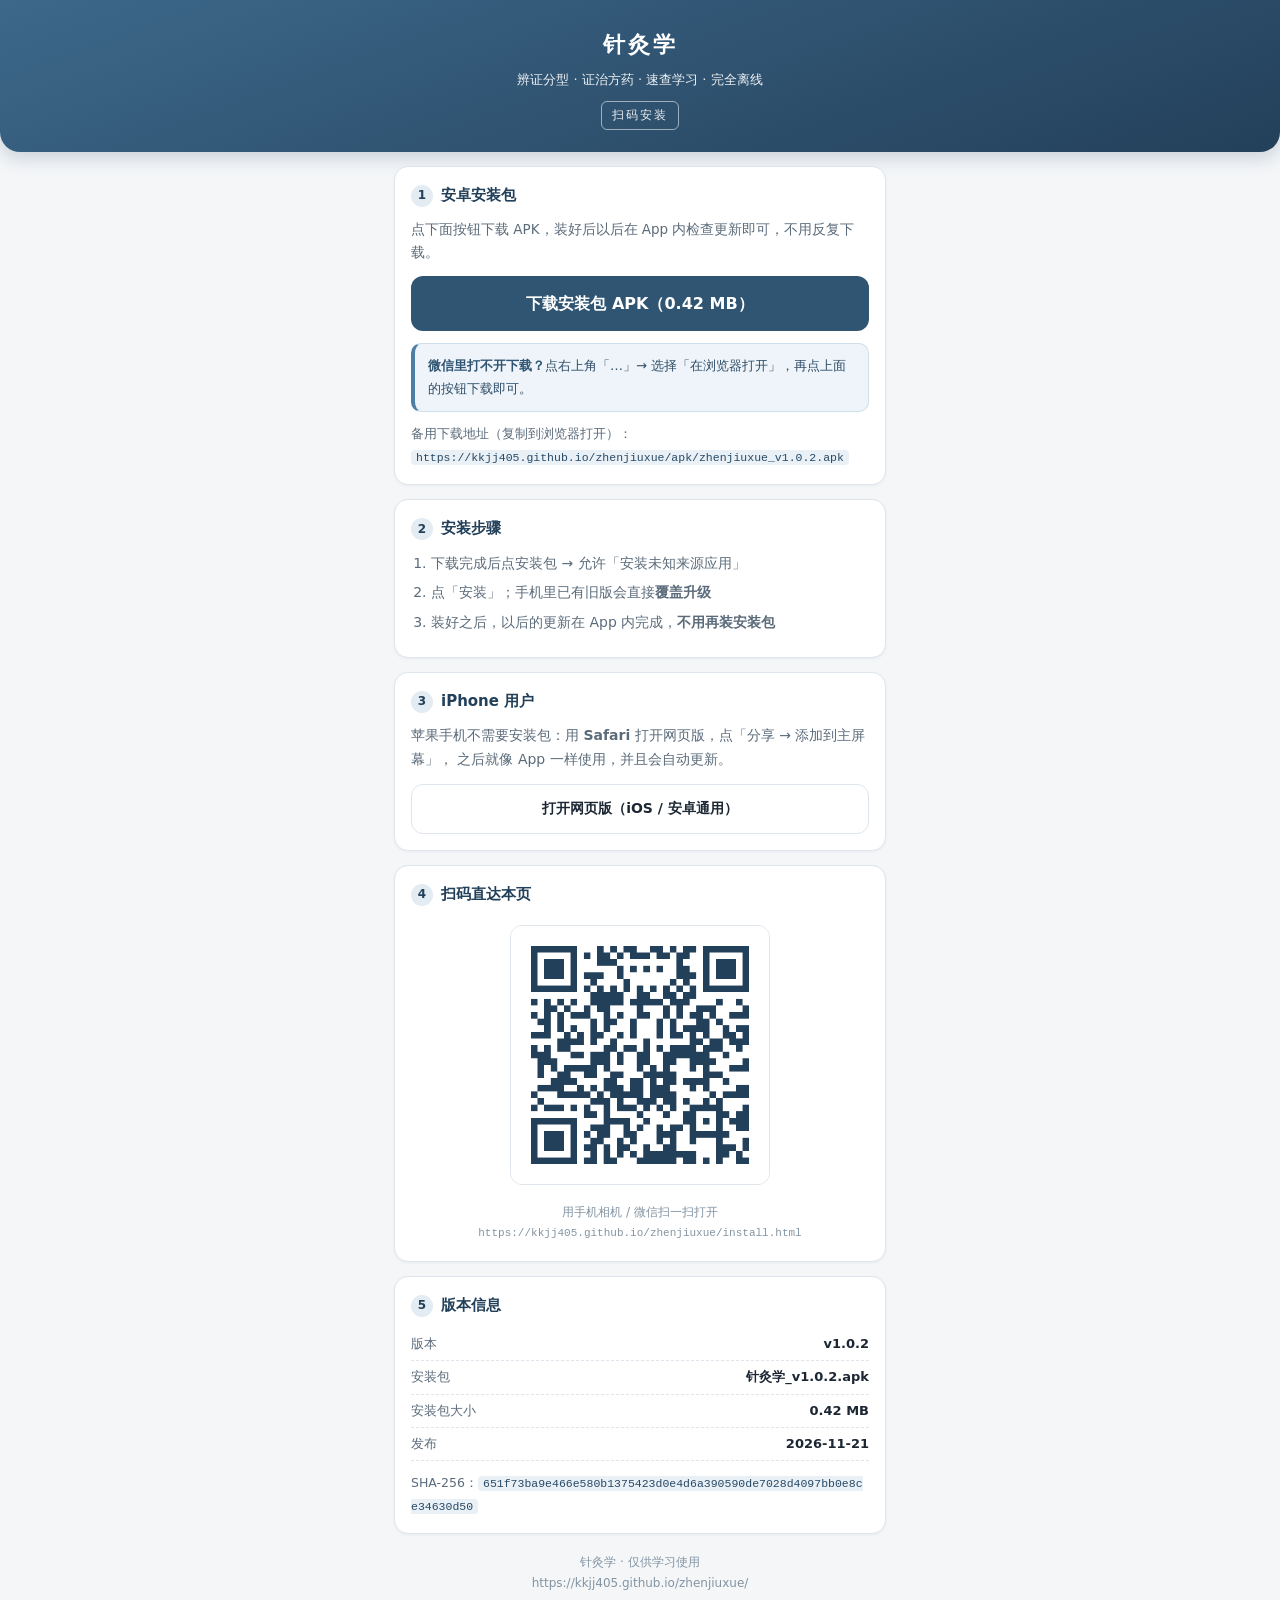
==== install.html @ d0189e38 "针灸学 v1.0.2：修复部分设备开始练习报错（closest 兜底 + 生成题目失败提示）" ====
<!DOCTYPE html>
<html lang="zh-CN">
<head>
<meta charset="utf-8">
<meta name="viewport" content="width=device-width,initial-scale=1,viewport-fit=cover">
<meta name="theme-color" content="#2f5573">
<title>针灸学 · 扫码安装</title>
<style>
:root{--paper:#f4f6f8;--dai:#2f5573;--dai-d:#23405a;--ink:#1c2733;--ink2:#5b6b7a;--line:#dfe5ec}
*{box-sizing:border-box;-webkit-tap-highlight-color:transparent}
body{margin:0;background:var(--paper);color:var(--ink);
  font:15px/1.7 -apple-system,BlinkMacSystemFont,"PingFang SC","Noto Sans CJK SC","Microsoft YaHei",system-ui,sans-serif;
  -webkit-font-smoothing:antialiased;padding-bottom:34px}
.wrap{max-width:520px;margin:0 auto;padding:0 14px}
header{background:linear-gradient(160deg,#3d688a,#23405a);color:#fff;padding:26px 0 22px;text-align:center;
  border-radius:0 0 20px 20px;box-shadow:0 6px 18px rgba(35,64,90,.20)}
header h1{margin:0 0 6px;font-size:22px;letter-spacing:3px}
header p{margin:0;font-size:13px;opacity:.92}
.card{background:#ffffff;border:1px solid var(--line);border-radius:14px;padding:16px;margin-top:14px;
  box-shadow:0 1px 3px rgba(44,66,84,.05)}
.card h2{margin:0 0 10px;font-size:15px;display:flex;align-items:center;gap:8px;color:var(--dai-d)}
.card h2 i{width:22px;height:22px;border-radius:50%;background:#e3ecf3;color:var(--dai-d);
  font-style:normal;font-size:12px;font-weight:700;display:flex;align-items:center;justify-content:center;flex:0 0 22px}
.btn{display:block;text-align:center;text-decoration:none;border-radius:12px;padding:14px;font-size:16px;font-weight:700;
  background:var(--dai);color:#fff;margin-top:12px}
.btn:active{background:var(--dai-d)}
.btn.ghost{background:#ffffff;color:var(--ink);border:1px solid var(--line);font-weight:600;font-size:14px;padding:12px}
.note{background:#eef4f9;border:1px solid #cfdfec;border-left:4px solid #4d7ea6;border-radius:10px;
  padding:11px 13px;font-size:13px;color:#2f4d67;line-height:1.7;margin-top:12px}
.note b{color:#2f5573}
ol{margin:8px 0 0;padding-left:20px;font-size:14px;color:var(--ink2)}
ol li{margin-bottom:6px}
.qrbox{text-align:center;padding:8px 0 2px}
.qrbox img{width:min(70vw,260px);height:auto;border-radius:12px;border:1px solid var(--line);background:#fff}
.qrbox .tip{font-size:12px;color:#8394a3;margin-top:8px}
.kv{display:flex;justify-content:space-between;font-size:13px;color:var(--ink2);padding:5px 0;border-bottom:1px dashed var(--line)}
.kv:last-child{border-bottom:0}
.kv b{color:var(--ink)}
.meta{font-size:12.5px;color:var(--ink2);margin-top:10px;line-height:1.85;word-break:break-all}
.meta code{background:#e9f0f6;padding:1px 5px;border-radius:4px;font-size:11.5px;color:#284a66}
footer{text-align:center;color:#8394a3;font-size:12px;margin-top:18px;line-height:1.7}
.seal{display:inline-block;margin-top:10px;padding:3px 10px;border:1px solid rgba(255,255,255,.6);border-radius:6px;
  font-size:12px;letter-spacing:2px;opacity:.9}
</style>
</head>
<body>
<header>
  <h1>针灸学</h1>
  <p>辨证分型 · 证治方药 · 速查学习 · 完全离线</p>
  <div class="seal">扫码安装</div>
</header>
<div class="wrap">

  <div class="card">
    <h2><i>1</i>安卓安装包</h2>
    <p style="font-size:13.5px;color:var(--ink2);margin:0 0 6px">
      点下面按钮下载 APK，装好后以后在 App 内检查更新即可，不用反复下载。
    </p>
    <a class="btn" href="apk/zhenjiuxue_v1.0.2.apk" download>下载安装包 APK（0.42 MB）</a>
    <div class="note">
      <b>微信里打不开下载？</b>点右上角「…」→ 选择「在浏览器打开」，再点上面的按钮下载即可。
    </div>
    <div class="meta">备用下载地址（复制到浏览器打开）：<br><code>https://kkjj405.github.io/zhenjiuxue/apk/zhenjiuxue_v1.0.2.apk</code></div>
  </div>

  <div class="card">
    <h2><i>2</i>安装步骤</h2>
    <ol>
      <li>下载完成后点安装包 → 允许「安装未知来源应用」</li>
      <li>点「安装」；手机里已有旧版会直接<b>覆盖升级</b></li>
      <li>装好之后，以后的更新在 App 内完成，<b>不用再装安装包</b></li>
    </ol>
  </div>

  <div class="card">
    <h2><i>3</i>iPhone 用户</h2>
    <p style="font-size:14px;color:var(--ink2);margin:0 0 10px">
      苹果手机不需要安装包：用 <b>Safari</b> 打开网页版，点「分享 → 添加到主屏幕」，
      之后就像 App 一样使用，并且会自动更新。
    </p>
    <a class="btn ghost" href="https://kkjj405.github.io/zhenjiuxue/">打开网页版（iOS / 安卓通用）</a>
  </div>

  <div class="card">
    <h2><i>4</i>扫码直达本页</h2>
    <div class="qrbox">
      <img src="[data-uri]" alt="扫码打开安装页">
      <div class="tip">用手机相机 / 微信扫一扫打开 <br><code style="font-size:11px">https://kkjj405.github.io/zhenjiuxue/install.html</code></div>
    </div>
  </div>

  <div class="card">
    <h2><i>5</i>版本信息</h2>
    <div class="kv"><span>版本</span><b>v1.0.2</b></div>
    <div class="kv"><span>安装包</span><b>针灸学_v1.0.2.apk</b></div>
    <div class="kv"><span>安装包大小</span><b>0.42 MB</b></div>
    <div class="kv"><span>发布</span><b>2026-11-21</b></div>
    <div class="meta">SHA-256：<code>651f73ba9e466e580b1375423d0e4d6a390590de7028d4097bb0e8ce34630d50</code></div>
  </div>

  <footer>
    针灸学 · 仅供学习使用<br>
    https://kkjj405.github.io/zhenjiuxue/
  </footer>
</div>
</body>
</html>
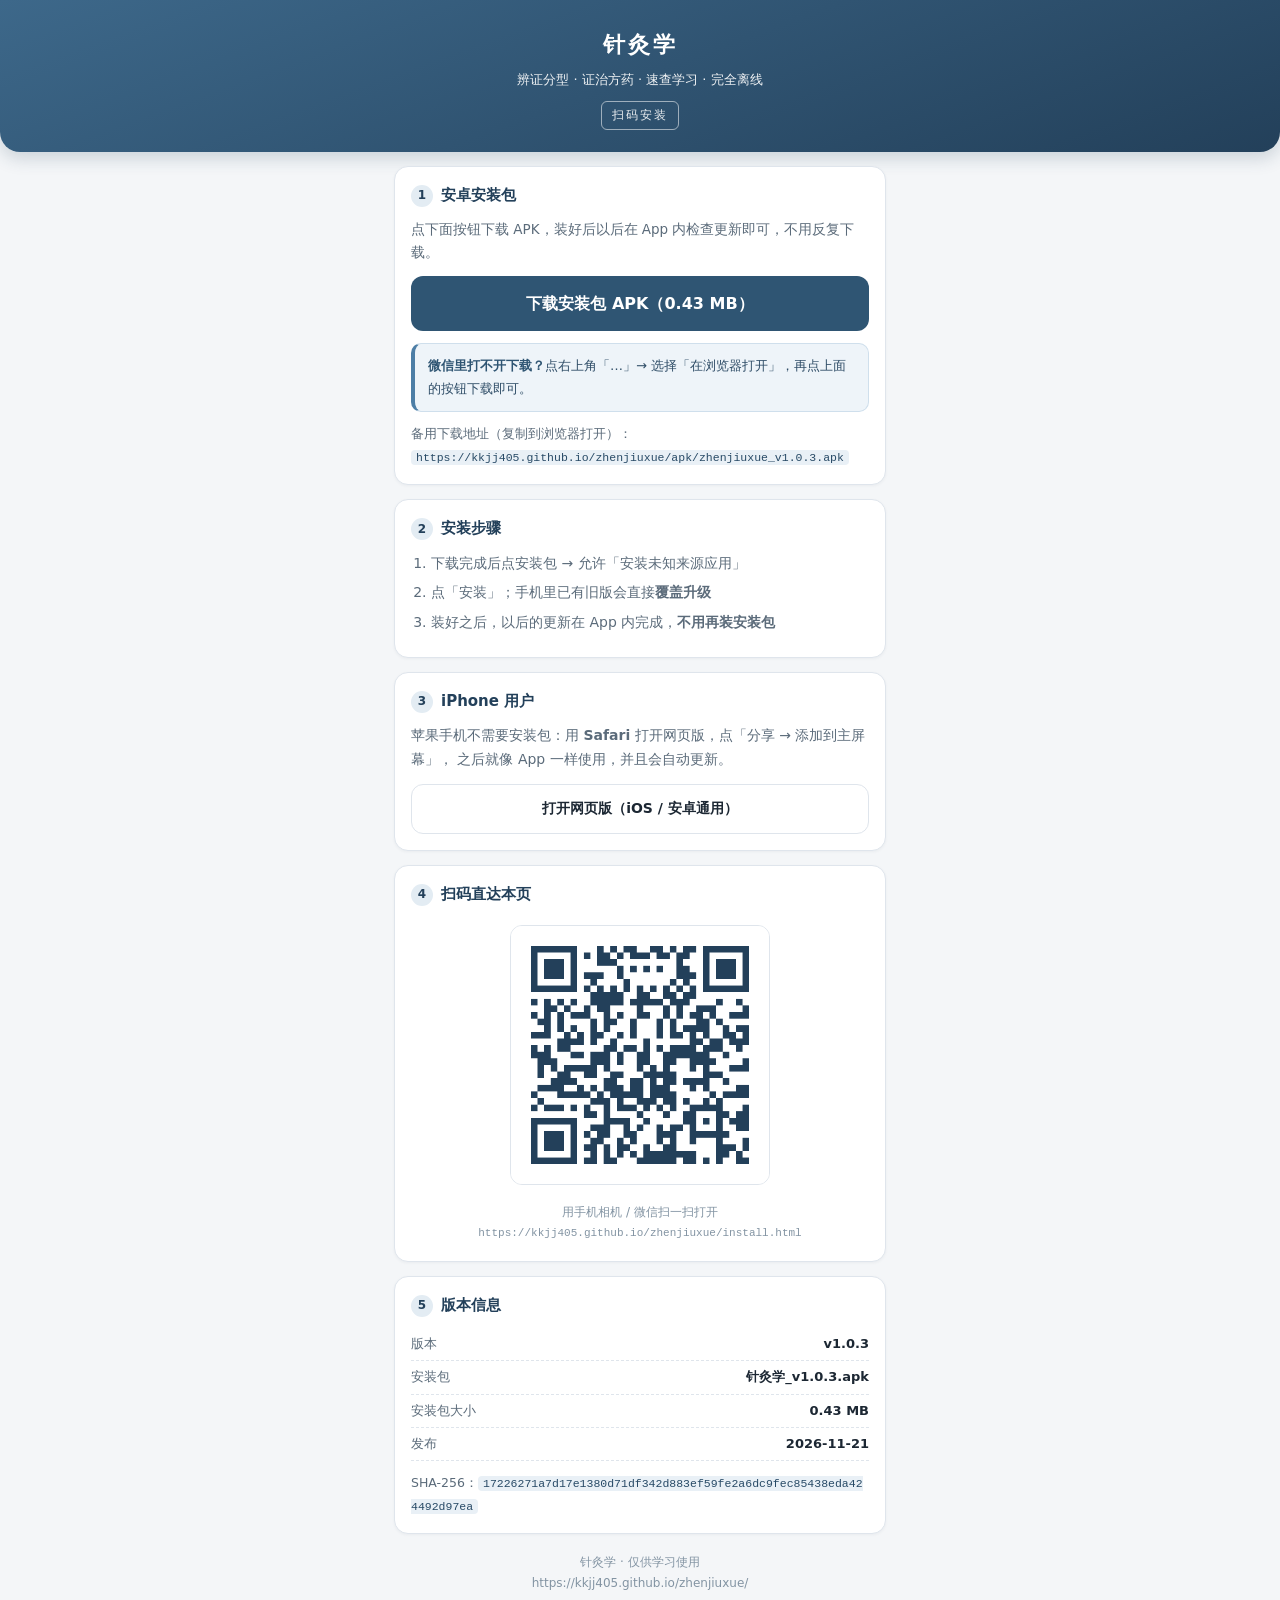
==== commit 3ac2302d: "针灸学 v1.0.3：修复选择题练习进入即报错（qcache 计数类型错误）" ====
--- a/install.html
+++ b/install.html
@@ -56,11 +56,11 @@
     <p style="font-size:13.5px;color:var(--ink2);margin:0 0 6px">
       点下面按钮下载 APK，装好后以后在 App 内检查更新即可，不用反复下载。
     </p>
-    <a class="btn" href="apk/zhenjiuxue_v1.0.2.apk" download>下载安装包 APK（0.42 MB）</a>
+    <a class="btn" href="apk/zhenjiuxue_v1.0.3.apk" download>下载安装包 APK（0.43 MB）</a>
     <div class="note">
       <b>微信里打不开下载？</b>点右上角「…」→ 选择「在浏览器打开」，再点上面的按钮下载即可。
     </div>
-    <div class="meta">备用下载地址（复制到浏览器打开）：<br><code>https://kkjj405.github.io/zhenjiuxue/apk/zhenjiuxue_v1.0.2.apk</code></div>
+    <div class="meta">备用下载地址（复制到浏览器打开）：<br><code>https://kkjj405.github.io/zhenjiuxue/apk/zhenjiuxue_v1.0.3.apk</code></div>
   </div>
 
   <div class="card">
@@ -91,11 +91,11 @@
 
   <div class="card">
     <h2><i>5</i>版本信息</h2>
-    <div class="kv"><span>版本</span><b>v1.0.2</b></div>
-    <div class="kv"><span>安装包</span><b>针灸学_v1.0.2.apk</b></div>
-    <div class="kv"><span>安装包大小</span><b>0.42 MB</b></div>
+    <div class="kv"><span>版本</span><b>v1.0.3</b></div>
+    <div class="kv"><span>安装包</span><b>针灸学_v1.0.3.apk</b></div>
+    <div class="kv"><span>安装包大小</span><b>0.43 MB</b></div>
     <div class="kv"><span>发布</span><b>2026-11-21</b></div>
-    <div class="meta">SHA-256：<code>651f73ba9e466e580b1375423d0e4d6a390590de7028d4097bb0e8ce34630d50</code></div>
+    <div class="meta">SHA-256：<code>17226271a7d17e1380d71df342d883ef59fe2a6dc9fec85438eda424492d97ea</code></div>
   </div>
 
   <footer>
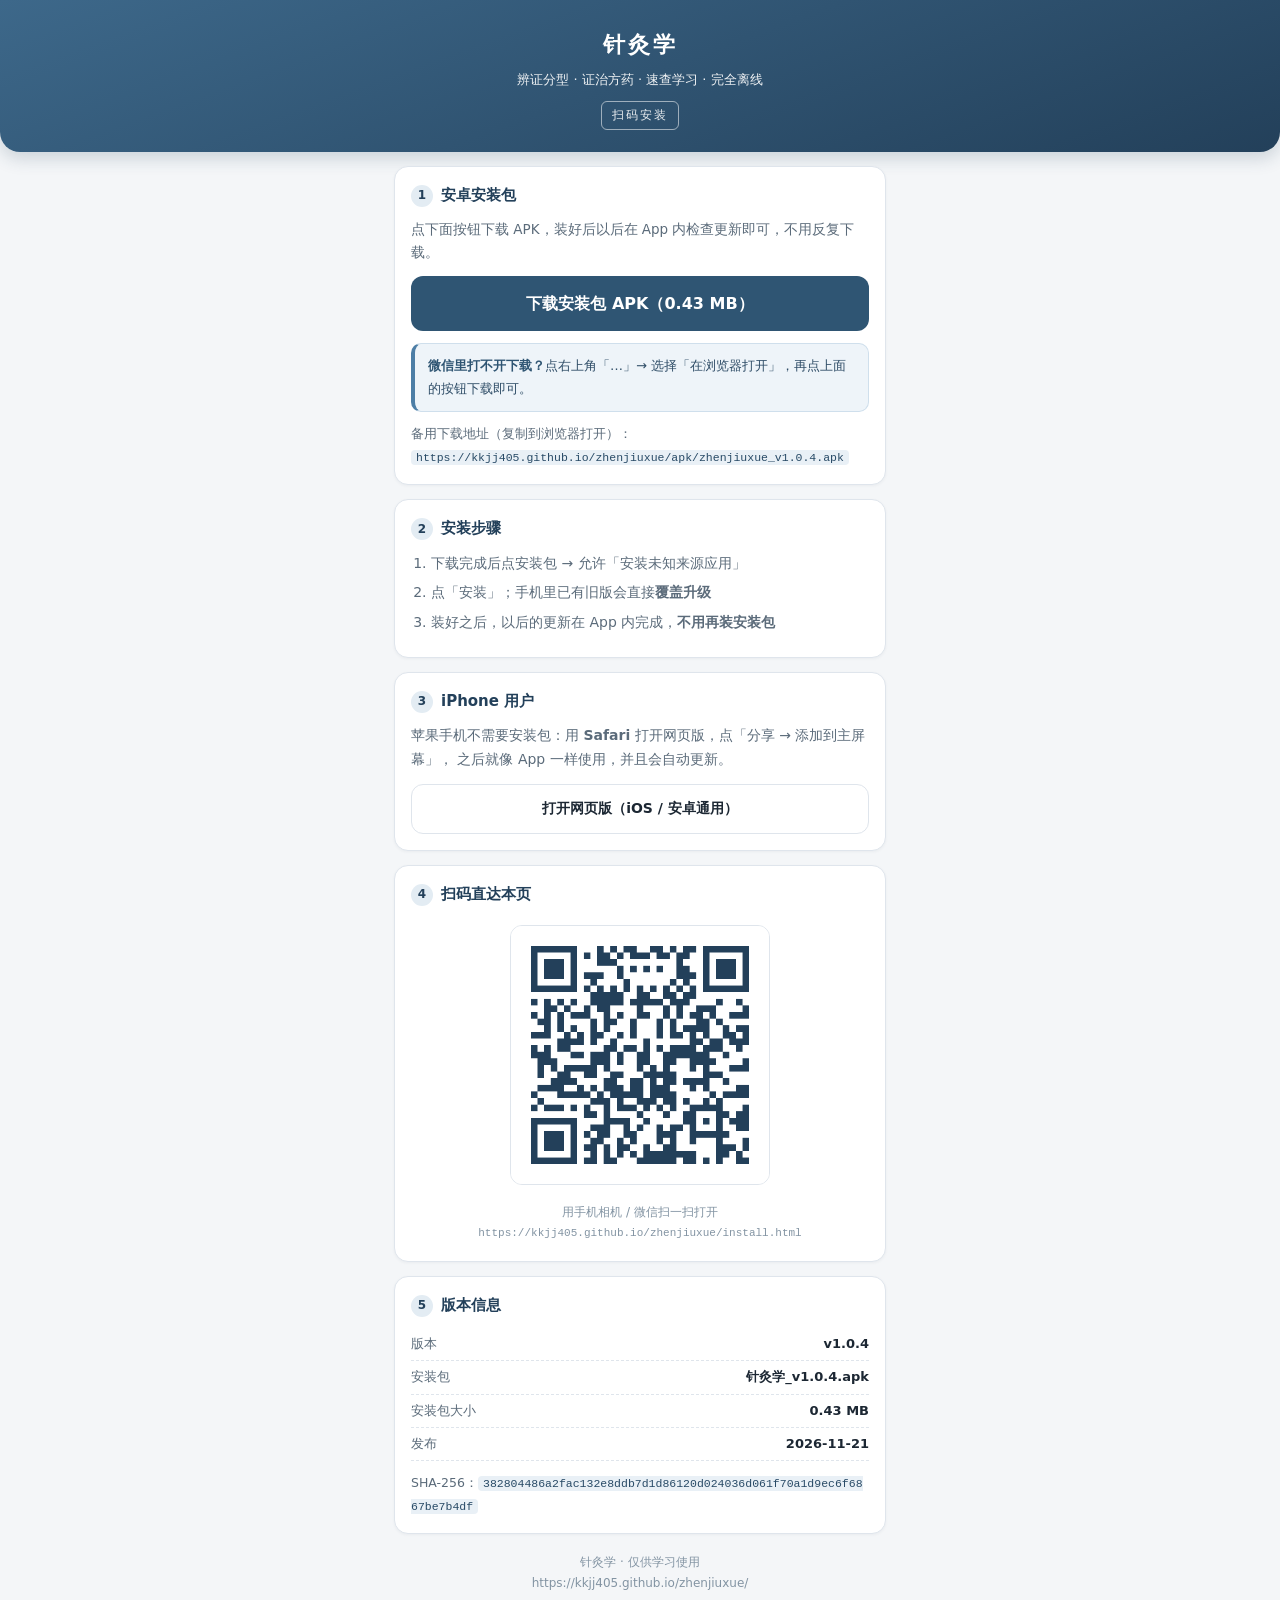
==== commit e2ad7ee5: "针灸学 v1.0.4：修复治疗练习内容标签显示 disease" ====
--- a/install.html
+++ b/install.html
@@ -56,11 +56,11 @@
     <p style="font-size:13.5px;color:var(--ink2);margin:0 0 6px">
       点下面按钮下载 APK，装好后以后在 App 内检查更新即可，不用反复下载。
     </p>
-    <a class="btn" href="apk/zhenjiuxue_v1.0.3.apk" download>下载安装包 APK（0.43 MB）</a>
+    <a class="btn" href="apk/zhenjiuxue_v1.0.4.apk" download>下载安装包 APK（0.43 MB）</a>
     <div class="note">
       <b>微信里打不开下载？</b>点右上角「…」→ 选择「在浏览器打开」，再点上面的按钮下载即可。
     </div>
-    <div class="meta">备用下载地址（复制到浏览器打开）：<br><code>https://kkjj405.github.io/zhenjiuxue/apk/zhenjiuxue_v1.0.3.apk</code></div>
+    <div class="meta">备用下载地址（复制到浏览器打开）：<br><code>https://kkjj405.github.io/zhenjiuxue/apk/zhenjiuxue_v1.0.4.apk</code></div>
   </div>
 
   <div class="card">
@@ -91,11 +91,11 @@
 
   <div class="card">
     <h2><i>5</i>版本信息</h2>
-    <div class="kv"><span>版本</span><b>v1.0.3</b></div>
-    <div class="kv"><span>安装包</span><b>针灸学_v1.0.3.apk</b></div>
+    <div class="kv"><span>版本</span><b>v1.0.4</b></div>
+    <div class="kv"><span>安装包</span><b>针灸学_v1.0.4.apk</b></div>
     <div class="kv"><span>安装包大小</span><b>0.43 MB</b></div>
     <div class="kv"><span>发布</span><b>2026-11-21</b></div>
-    <div class="meta">SHA-256：<code>17226271a7d17e1380d71df342d883ef59fe2a6dc9fec85438eda424492d97ea</code></div>
+    <div class="meta">SHA-256：<code>382804486a2fac132e8ddb7d1d86120d024036d061f70a1d9ec6f6867be7b4df</code></div>
   </div>
 
   <footer>
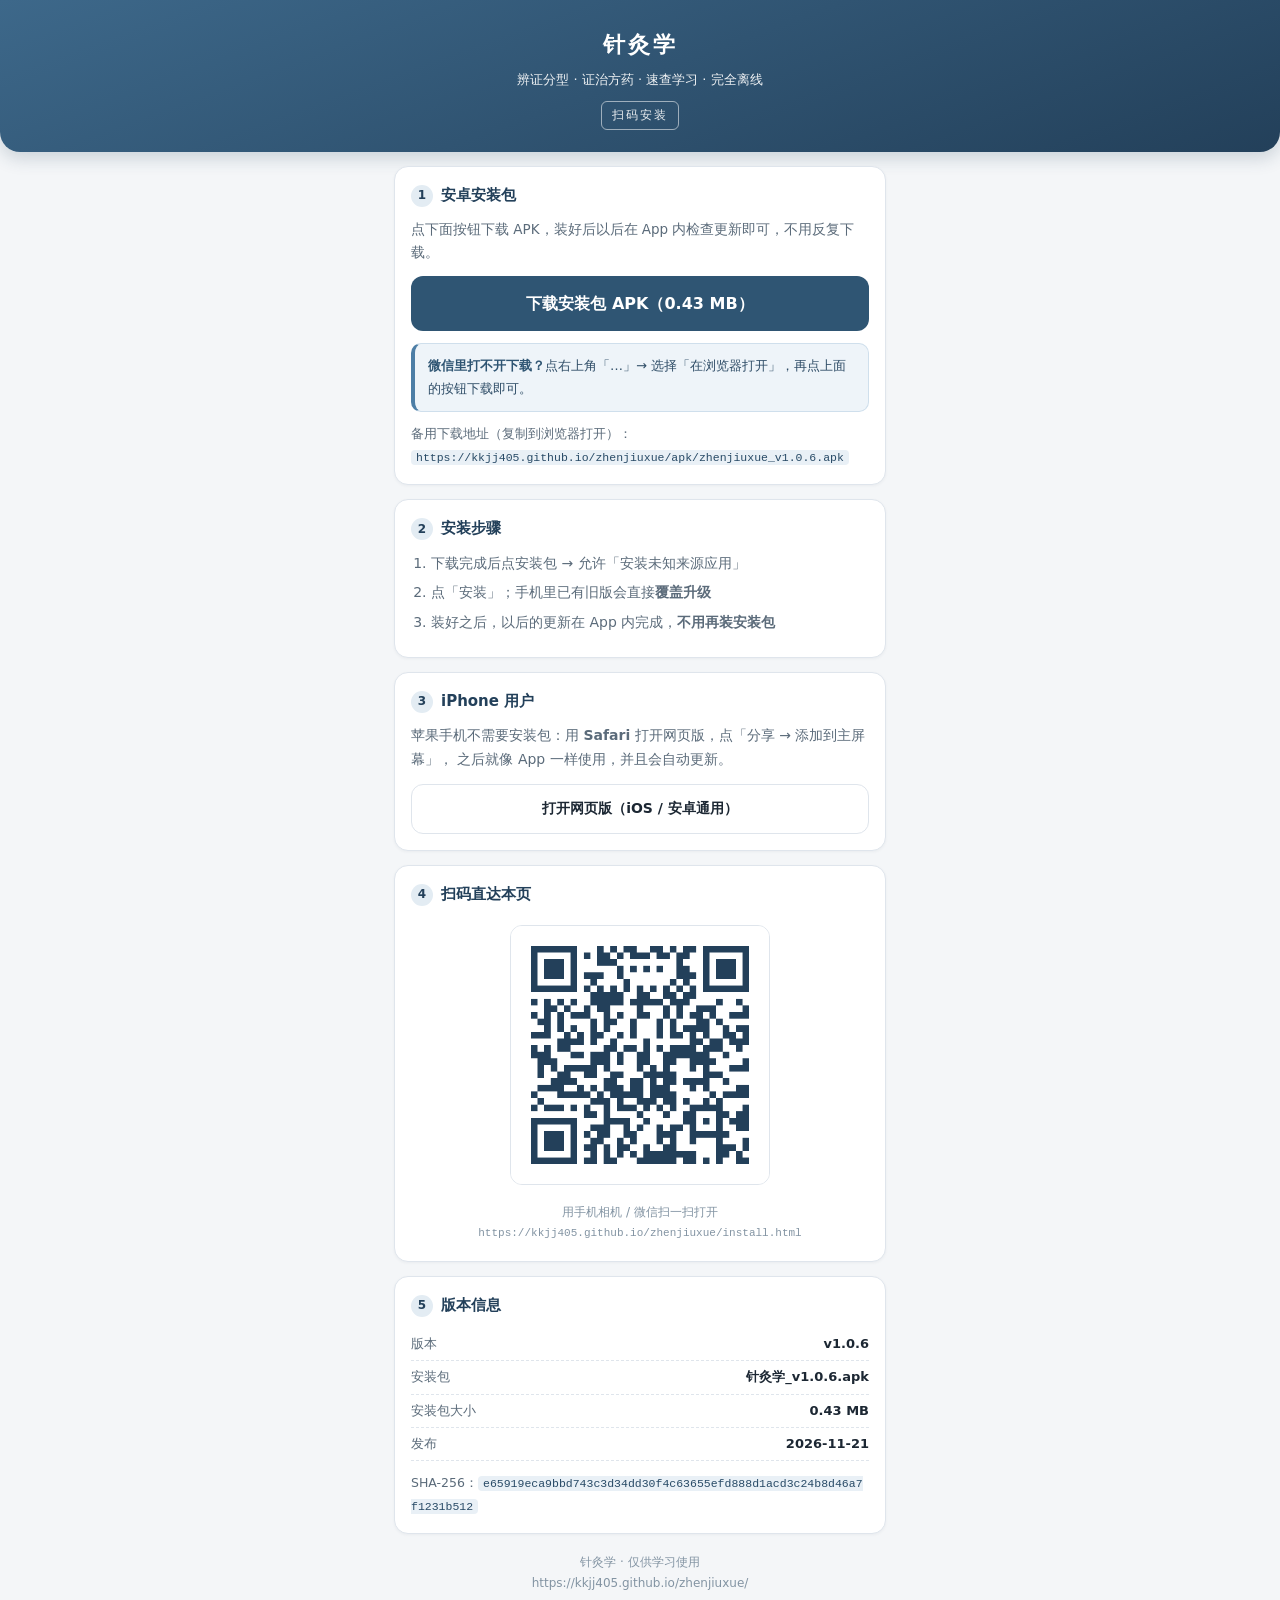
==== commit 5825fedf: "针灸学 v1.0.6：★=教材标注的临床常用穴（共 159 个），首页/关于/目录均有说明" ====
--- a/install.html
+++ b/install.html
@@ -56,11 +56,11 @@
     <p style="font-size:13.5px;color:var(--ink2);margin:0 0 6px">
       点下面按钮下载 APK，装好后以后在 App 内检查更新即可，不用反复下载。
     </p>
-    <a class="btn" href="apk/zhenjiuxue_v1.0.4.apk" download>下载安装包 APK（0.43 MB）</a>
+    <a class="btn" href="apk/zhenjiuxue_v1.0.6.apk" download>下载安装包 APK（0.43 MB）</a>
     <div class="note">
       <b>微信里打不开下载？</b>点右上角「…」→ 选择「在浏览器打开」，再点上面的按钮下载即可。
     </div>
-    <div class="meta">备用下载地址（复制到浏览器打开）：<br><code>https://kkjj405.github.io/zhenjiuxue/apk/zhenjiuxue_v1.0.4.apk</code></div>
+    <div class="meta">备用下载地址（复制到浏览器打开）：<br><code>https://kkjj405.github.io/zhenjiuxue/apk/zhenjiuxue_v1.0.6.apk</code></div>
   </div>
 
   <div class="card">
@@ -91,11 +91,11 @@
 
   <div class="card">
     <h2><i>5</i>版本信息</h2>
-    <div class="kv"><span>版本</span><b>v1.0.4</b></div>
-    <div class="kv"><span>安装包</span><b>针灸学_v1.0.4.apk</b></div>
+    <div class="kv"><span>版本</span><b>v1.0.6</b></div>
+    <div class="kv"><span>安装包</span><b>针灸学_v1.0.6.apk</b></div>
     <div class="kv"><span>安装包大小</span><b>0.43 MB</b></div>
     <div class="kv"><span>发布</span><b>2026-11-21</b></div>
-    <div class="meta">SHA-256：<code>382804486a2fac132e8ddb7d1d86120d024036d061f70a1d9ec6f6867be7b4df</code></div>
+    <div class="meta">SHA-256：<code>e65919eca9bbd743c3d34dd30f4c63655efd888d1acd3c24b8d46a7f1231b512</code></div>
   </div>
 
   <footer>
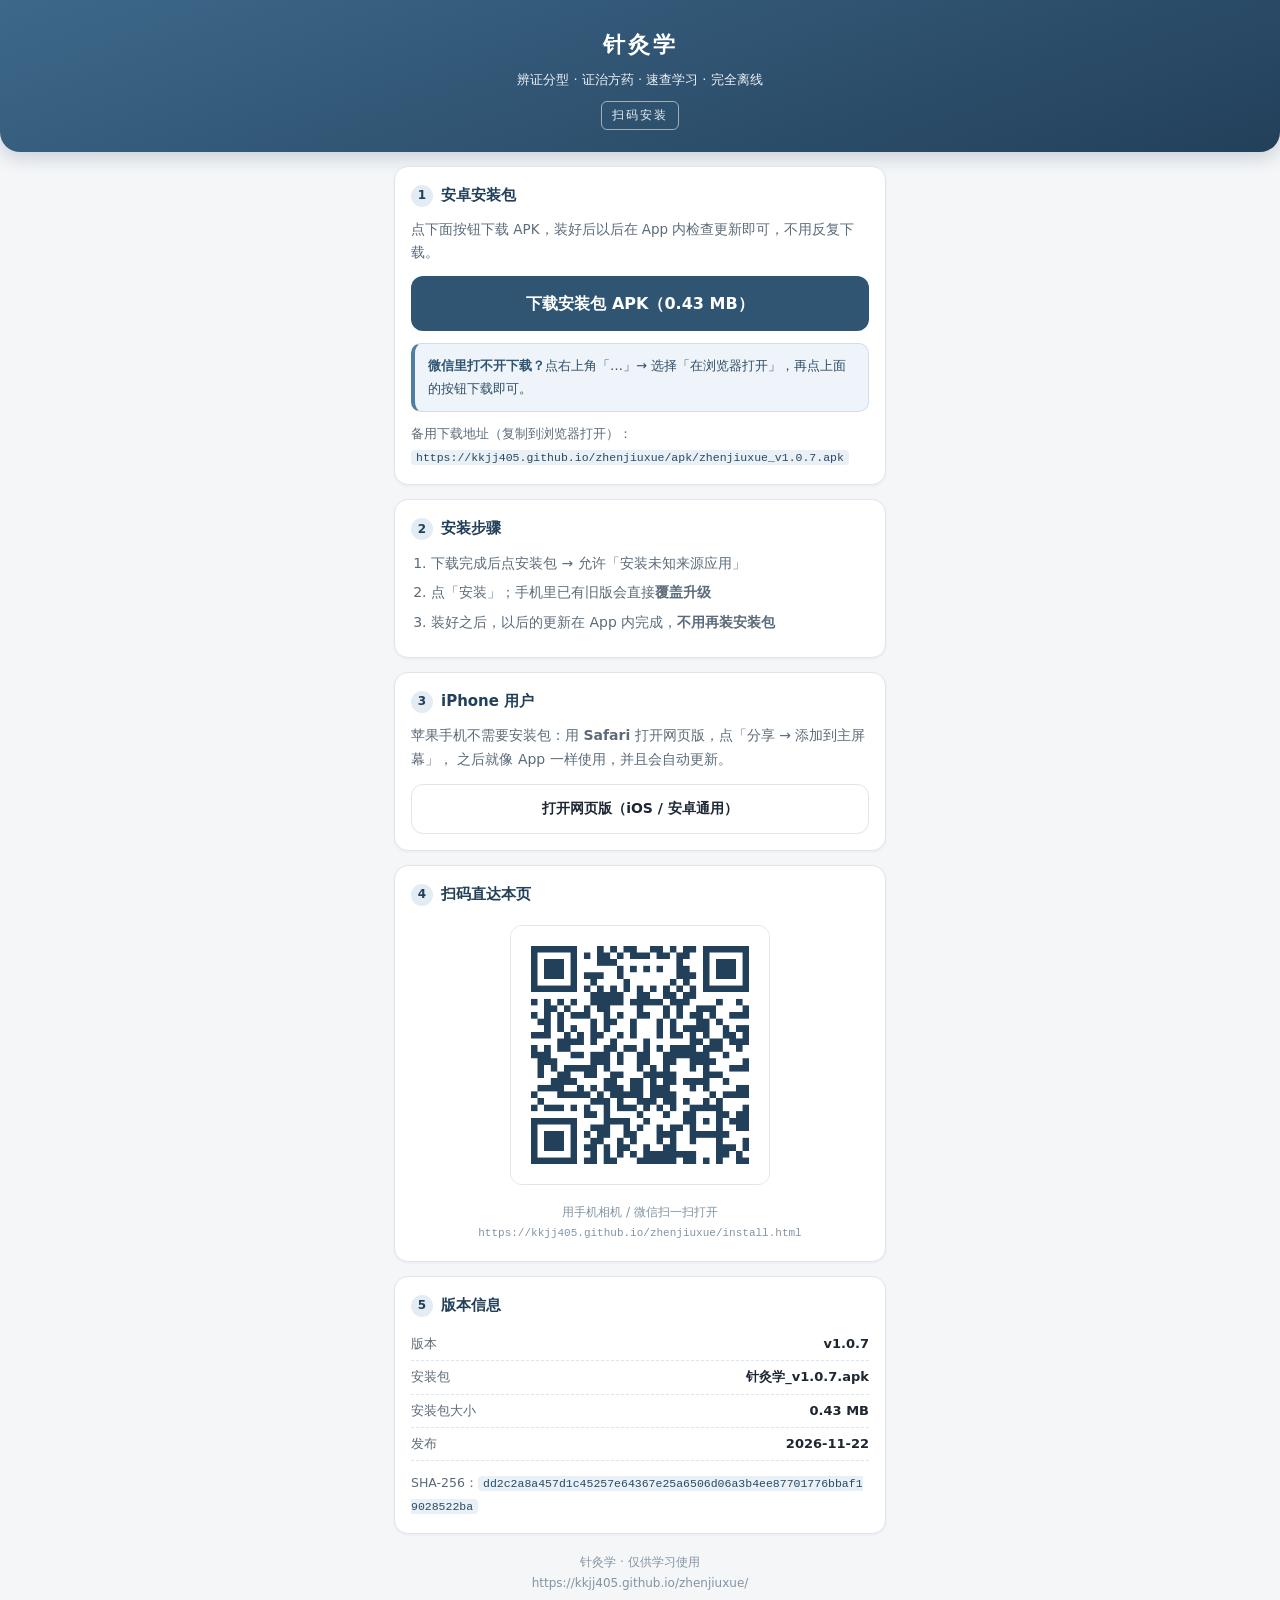
==== commit 060579f3: "针灸学 v1.0.7：修复卡片笔记/收藏/编辑/隐藏按钮无反应（面板 HTML 未注入）" ====
--- a/install.html
+++ b/install.html
@@ -56,11 +56,11 @@
     <p style="font-size:13.5px;color:var(--ink2);margin:0 0 6px">
       点下面按钮下载 APK，装好后以后在 App 内检查更新即可，不用反复下载。
     </p>
-    <a class="btn" href="apk/zhenjiuxue_v1.0.6.apk" download>下载安装包 APK（0.43 MB）</a>
+    <a class="btn" href="apk/zhenjiuxue_v1.0.7.apk" download>下载安装包 APK（0.43 MB）</a>
     <div class="note">
       <b>微信里打不开下载？</b>点右上角「…」→ 选择「在浏览器打开」，再点上面的按钮下载即可。
     </div>
-    <div class="meta">备用下载地址（复制到浏览器打开）：<br><code>https://kkjj405.github.io/zhenjiuxue/apk/zhenjiuxue_v1.0.6.apk</code></div>
+    <div class="meta">备用下载地址（复制到浏览器打开）：<br><code>https://kkjj405.github.io/zhenjiuxue/apk/zhenjiuxue_v1.0.7.apk</code></div>
   </div>
 
   <div class="card">
@@ -91,11 +91,11 @@
 
   <div class="card">
     <h2><i>5</i>版本信息</h2>
-    <div class="kv"><span>版本</span><b>v1.0.6</b></div>
-    <div class="kv"><span>安装包</span><b>针灸学_v1.0.6.apk</b></div>
+    <div class="kv"><span>版本</span><b>v1.0.7</b></div>
+    <div class="kv"><span>安装包</span><b>针灸学_v1.0.7.apk</b></div>
     <div class="kv"><span>安装包大小</span><b>0.43 MB</b></div>
-    <div class="kv"><span>发布</span><b>2026-11-21</b></div>
-    <div class="meta">SHA-256：<code>e65919eca9bbd743c3d34dd30f4c63655efd888d1acd3c24b8d46a7f1231b512</code></div>
+    <div class="kv"><span>发布</span><b>2026-11-22</b></div>
+    <div class="meta">SHA-256：<code>dd2c2a8a457d1c45257e64367e25a6506d06a3b4ee87701776bbaf19028522ba</code></div>
   </div>
 
   <footer>
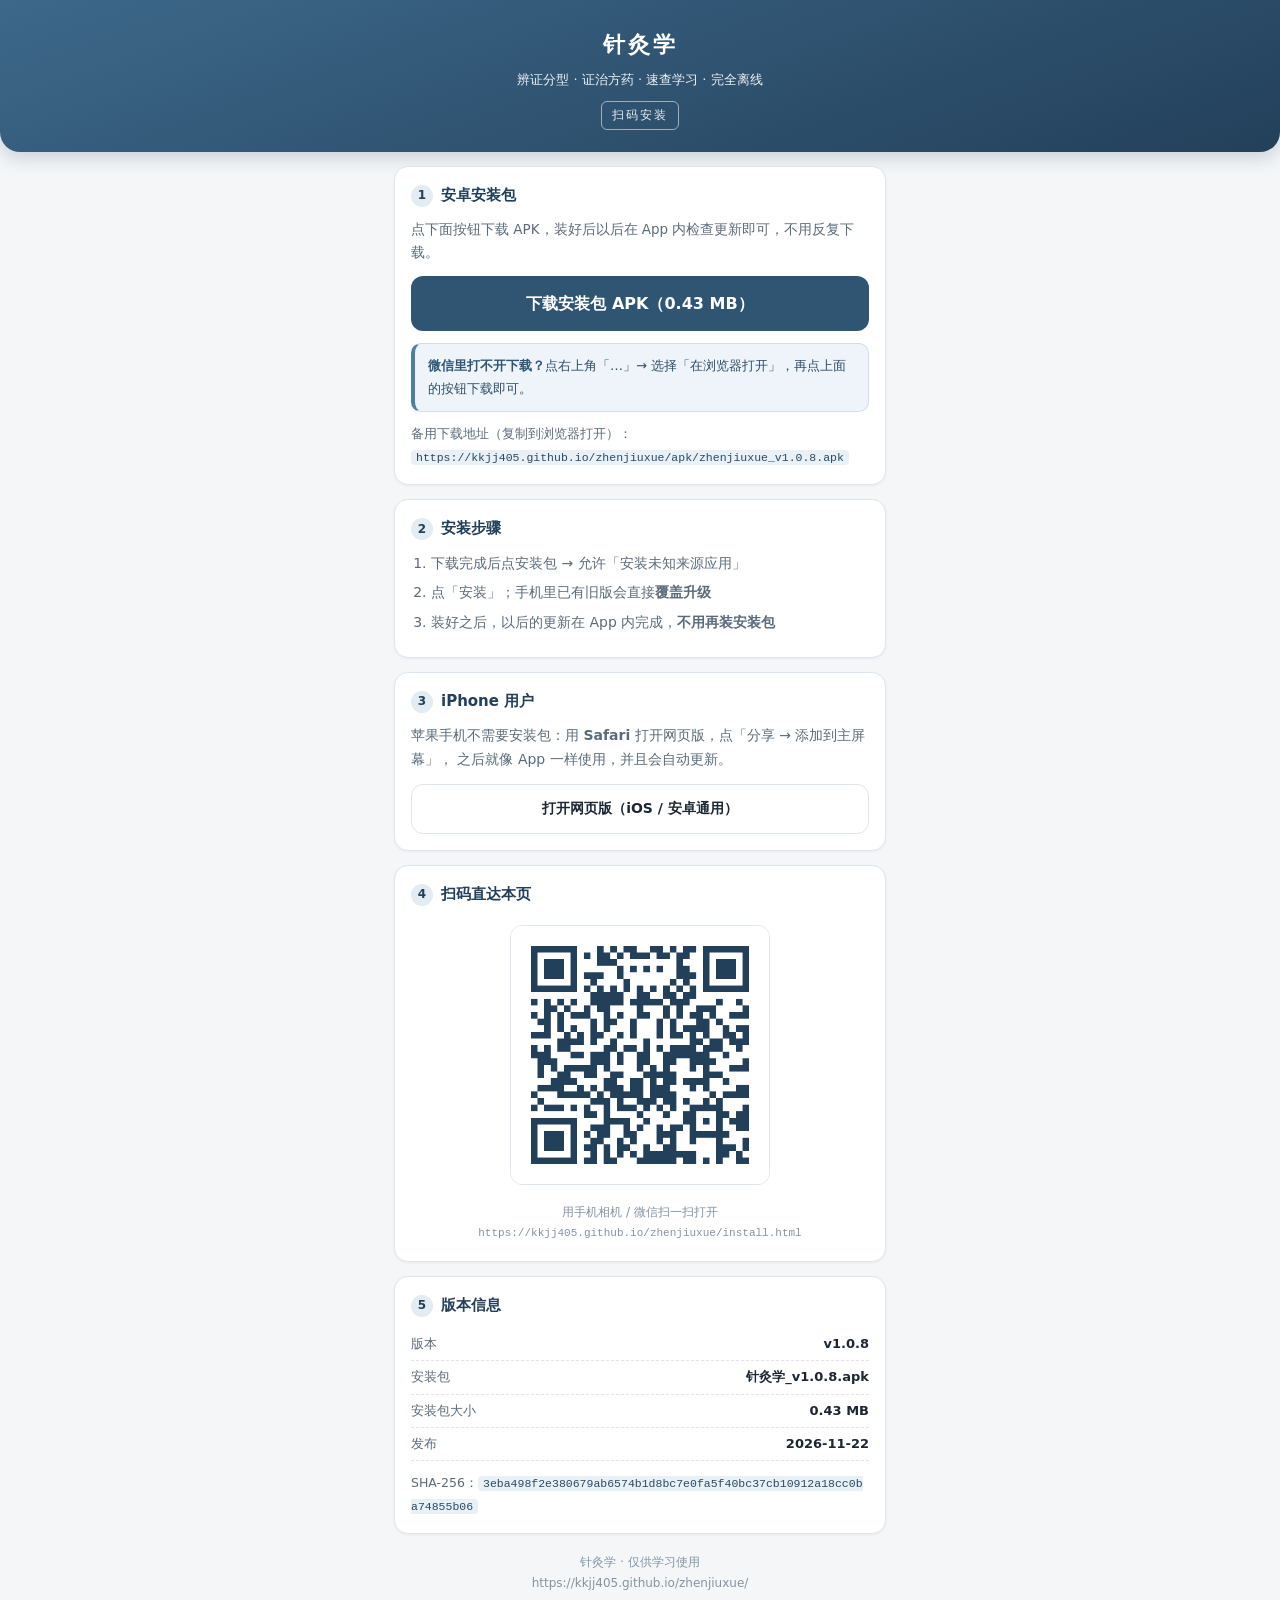
==== commit 95d43392: "针灸学 v1.0.8：修复辨证主症丢失与标题错位；缺内容显示教材中未提及" ====
--- a/install.html
+++ b/install.html
@@ -56,11 +56,11 @@
     <p style="font-size:13.5px;color:var(--ink2);margin:0 0 6px">
       点下面按钮下载 APK，装好后以后在 App 内检查更新即可，不用反复下载。
     </p>
-    <a class="btn" href="apk/zhenjiuxue_v1.0.7.apk" download>下载安装包 APK（0.43 MB）</a>
+    <a class="btn" href="apk/zhenjiuxue_v1.0.8.apk" download>下载安装包 APK（0.43 MB）</a>
     <div class="note">
       <b>微信里打不开下载？</b>点右上角「…」→ 选择「在浏览器打开」，再点上面的按钮下载即可。
     </div>
-    <div class="meta">备用下载地址（复制到浏览器打开）：<br><code>https://kkjj405.github.io/zhenjiuxue/apk/zhenjiuxue_v1.0.7.apk</code></div>
+    <div class="meta">备用下载地址（复制到浏览器打开）：<br><code>https://kkjj405.github.io/zhenjiuxue/apk/zhenjiuxue_v1.0.8.apk</code></div>
   </div>
 
   <div class="card">
@@ -91,11 +91,11 @@
 
   <div class="card">
     <h2><i>5</i>版本信息</h2>
-    <div class="kv"><span>版本</span><b>v1.0.7</b></div>
-    <div class="kv"><span>安装包</span><b>针灸学_v1.0.7.apk</b></div>
+    <div class="kv"><span>版本</span><b>v1.0.8</b></div>
+    <div class="kv"><span>安装包</span><b>针灸学_v1.0.8.apk</b></div>
     <div class="kv"><span>安装包大小</span><b>0.43 MB</b></div>
     <div class="kv"><span>发布</span><b>2026-11-22</b></div>
-    <div class="meta">SHA-256：<code>dd2c2a8a457d1c45257e64367e25a6506d06a3b4ee87701776bbaf19028522ba</code></div>
+    <div class="meta">SHA-256：<code>3eba498f2e380679ab6574b1d8bc7e0fa5f40bc37cb10912a18cc0ba74855b06</code></div>
   </div>
 
   <footer>
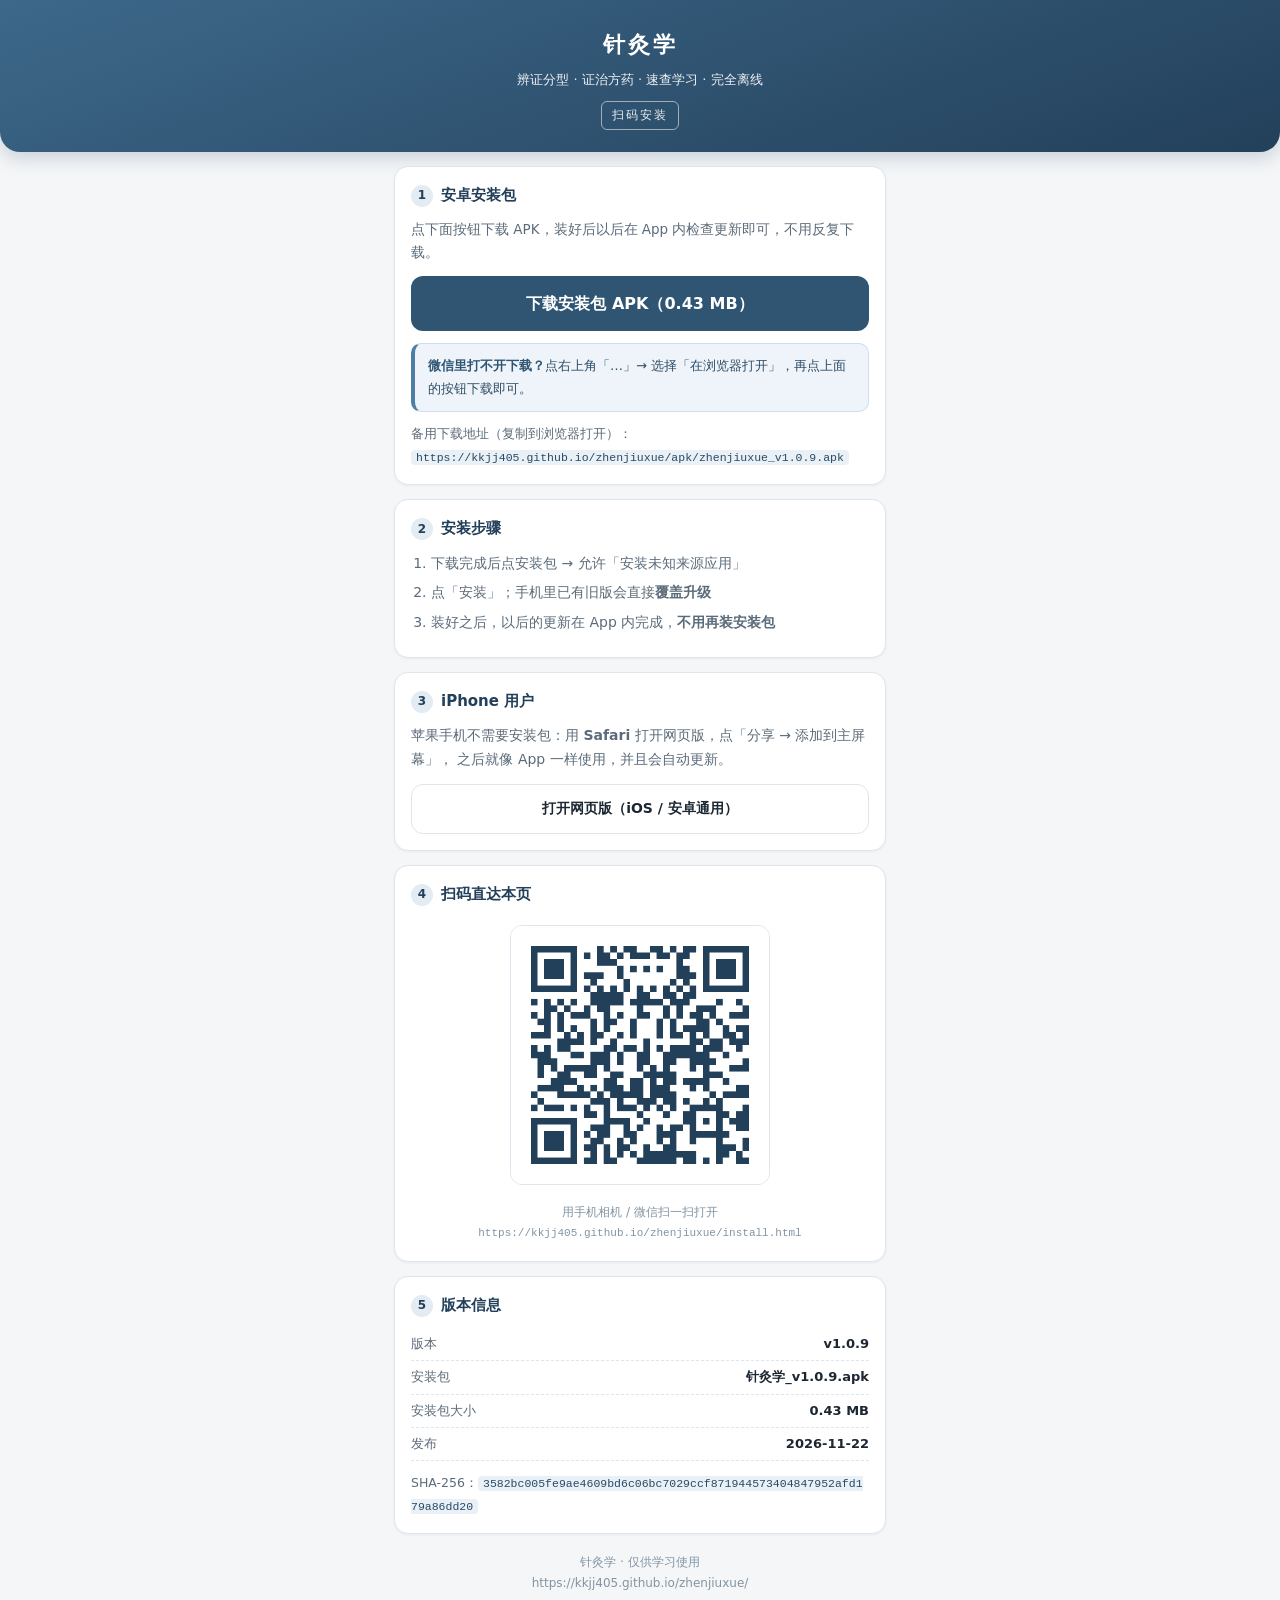
==== commit 250e191a: "针灸学 v1.0.9：补充修复痫病等【主症】单独成行导致的小标题丢失" ====
--- a/install.html
+++ b/install.html
@@ -56,11 +56,11 @@
     <p style="font-size:13.5px;color:var(--ink2);margin:0 0 6px">
       点下面按钮下载 APK，装好后以后在 App 内检查更新即可，不用反复下载。
     </p>
-    <a class="btn" href="apk/zhenjiuxue_v1.0.8.apk" download>下载安装包 APK（0.43 MB）</a>
+    <a class="btn" href="apk/zhenjiuxue_v1.0.9.apk" download>下载安装包 APK（0.43 MB）</a>
     <div class="note">
       <b>微信里打不开下载？</b>点右上角「…」→ 选择「在浏览器打开」，再点上面的按钮下载即可。
     </div>
-    <div class="meta">备用下载地址（复制到浏览器打开）：<br><code>https://kkjj405.github.io/zhenjiuxue/apk/zhenjiuxue_v1.0.8.apk</code></div>
+    <div class="meta">备用下载地址（复制到浏览器打开）：<br><code>https://kkjj405.github.io/zhenjiuxue/apk/zhenjiuxue_v1.0.9.apk</code></div>
   </div>
 
   <div class="card">
@@ -91,11 +91,11 @@
 
   <div class="card">
     <h2><i>5</i>版本信息</h2>
-    <div class="kv"><span>版本</span><b>v1.0.8</b></div>
-    <div class="kv"><span>安装包</span><b>针灸学_v1.0.8.apk</b></div>
+    <div class="kv"><span>版本</span><b>v1.0.9</b></div>
+    <div class="kv"><span>安装包</span><b>针灸学_v1.0.9.apk</b></div>
     <div class="kv"><span>安装包大小</span><b>0.43 MB</b></div>
     <div class="kv"><span>发布</span><b>2026-11-22</b></div>
-    <div class="meta">SHA-256：<code>3eba498f2e380679ab6574b1d8bc7e0fa5f40bc37cb10912a18cc0ba74855b06</code></div>
+    <div class="meta">SHA-256：<code>3582bc005fe9ae4609bd6c06bc7029ccf871944573404847952afd179a86dd20</code></div>
   </div>
 
   <footer>
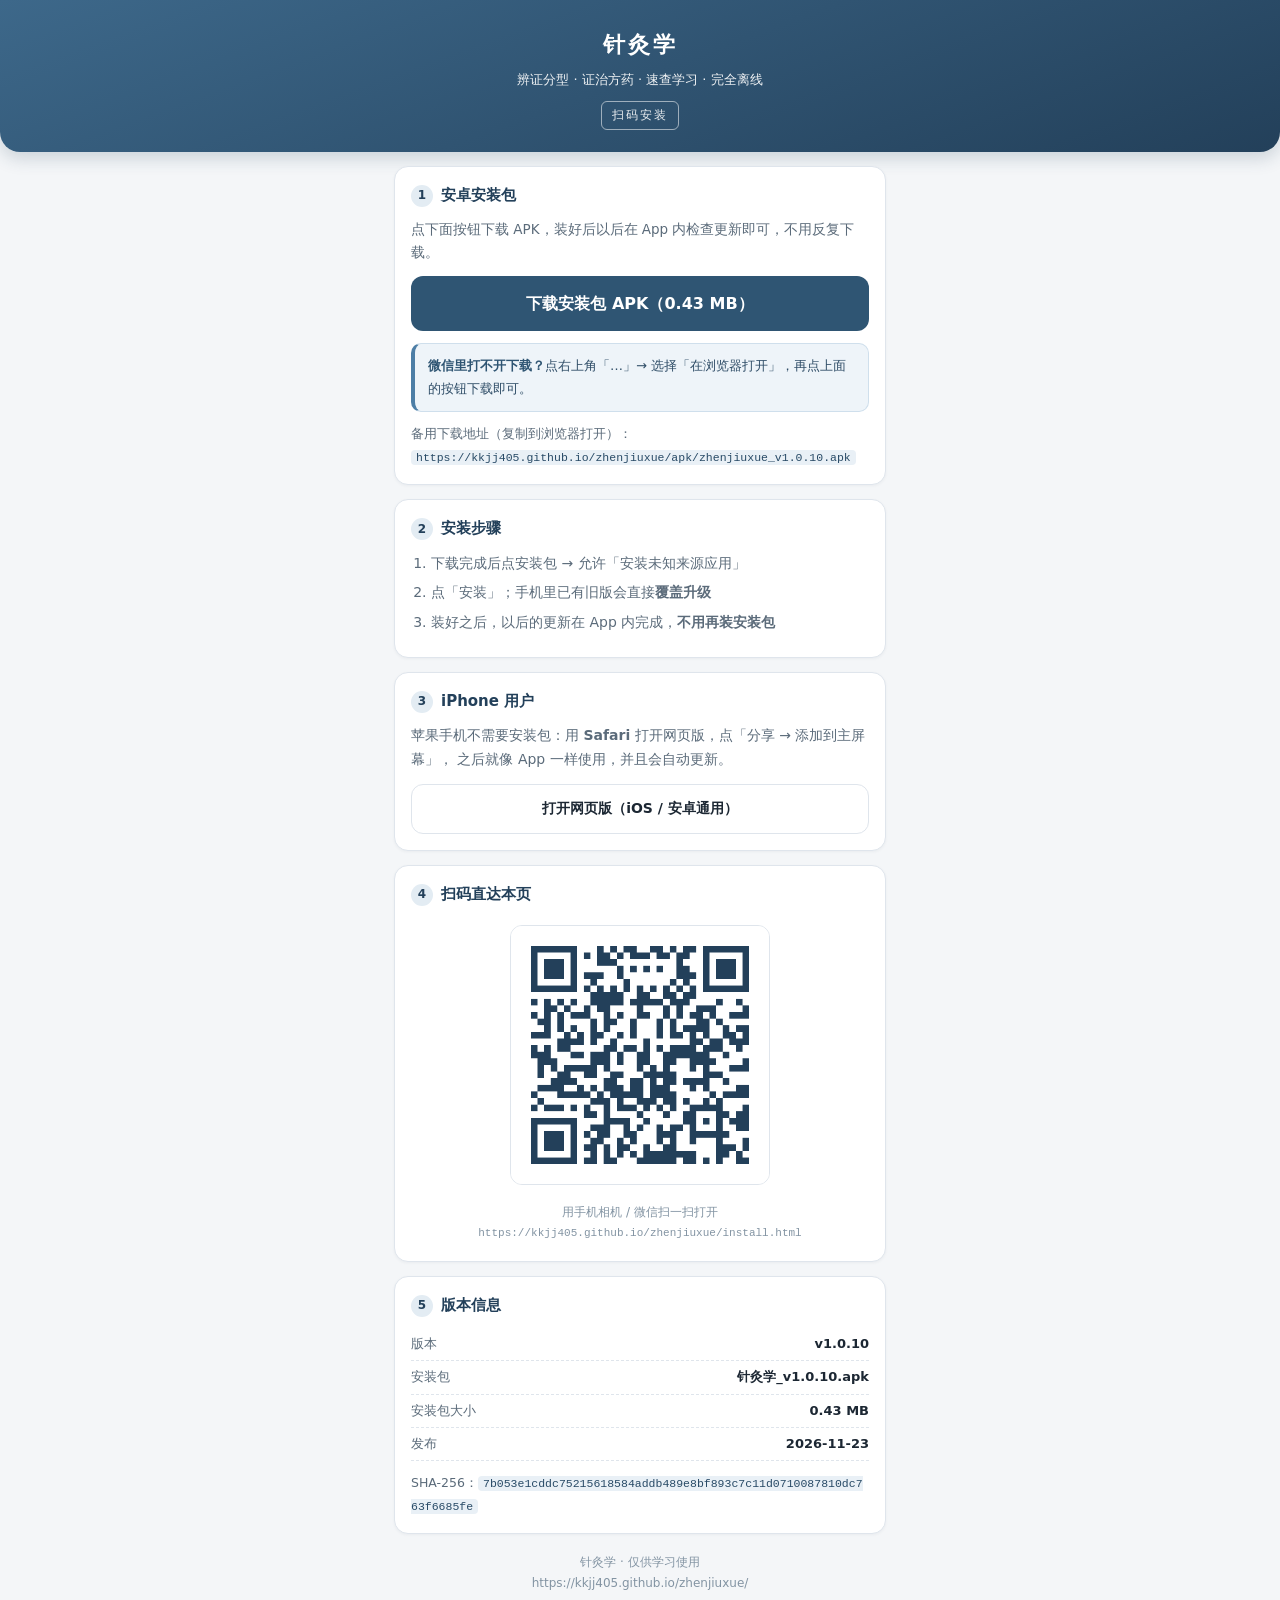
==== commit 880880b3: "针灸学 v1.0.10：目录折叠 + 首页说明补赞赏入口" ====
--- a/install.html
+++ b/install.html
@@ -56,11 +56,11 @@
     <p style="font-size:13.5px;color:var(--ink2);margin:0 0 6px">
       点下面按钮下载 APK，装好后以后在 App 内检查更新即可，不用反复下载。
     </p>
-    <a class="btn" href="apk/zhenjiuxue_v1.0.9.apk" download>下载安装包 APK（0.43 MB）</a>
+    <a class="btn" href="apk/zhenjiuxue_v1.0.10.apk" download>下载安装包 APK（0.43 MB）</a>
     <div class="note">
       <b>微信里打不开下载？</b>点右上角「…」→ 选择「在浏览器打开」，再点上面的按钮下载即可。
     </div>
-    <div class="meta">备用下载地址（复制到浏览器打开）：<br><code>https://kkjj405.github.io/zhenjiuxue/apk/zhenjiuxue_v1.0.9.apk</code></div>
+    <div class="meta">备用下载地址（复制到浏览器打开）：<br><code>https://kkjj405.github.io/zhenjiuxue/apk/zhenjiuxue_v1.0.10.apk</code></div>
   </div>
 
   <div class="card">
@@ -91,11 +91,11 @@
 
   <div class="card">
     <h2><i>5</i>版本信息</h2>
-    <div class="kv"><span>版本</span><b>v1.0.9</b></div>
-    <div class="kv"><span>安装包</span><b>针灸学_v1.0.9.apk</b></div>
+    <div class="kv"><span>版本</span><b>v1.0.10</b></div>
+    <div class="kv"><span>安装包</span><b>针灸学_v1.0.10.apk</b></div>
     <div class="kv"><span>安装包大小</span><b>0.43 MB</b></div>
-    <div class="kv"><span>发布</span><b>2026-11-22</b></div>
-    <div class="meta">SHA-256：<code>3582bc005fe9ae4609bd6c06bc7029ccf871944573404847952afd179a86dd20</code></div>
+    <div class="kv"><span>发布</span><b>2026-11-23</b></div>
+    <div class="meta">SHA-256：<code>7b053e1cddc75215618584addb489e8bf893c7c11d0710087810dc763f6685fe</code></div>
   </div>
 
   <footer>
